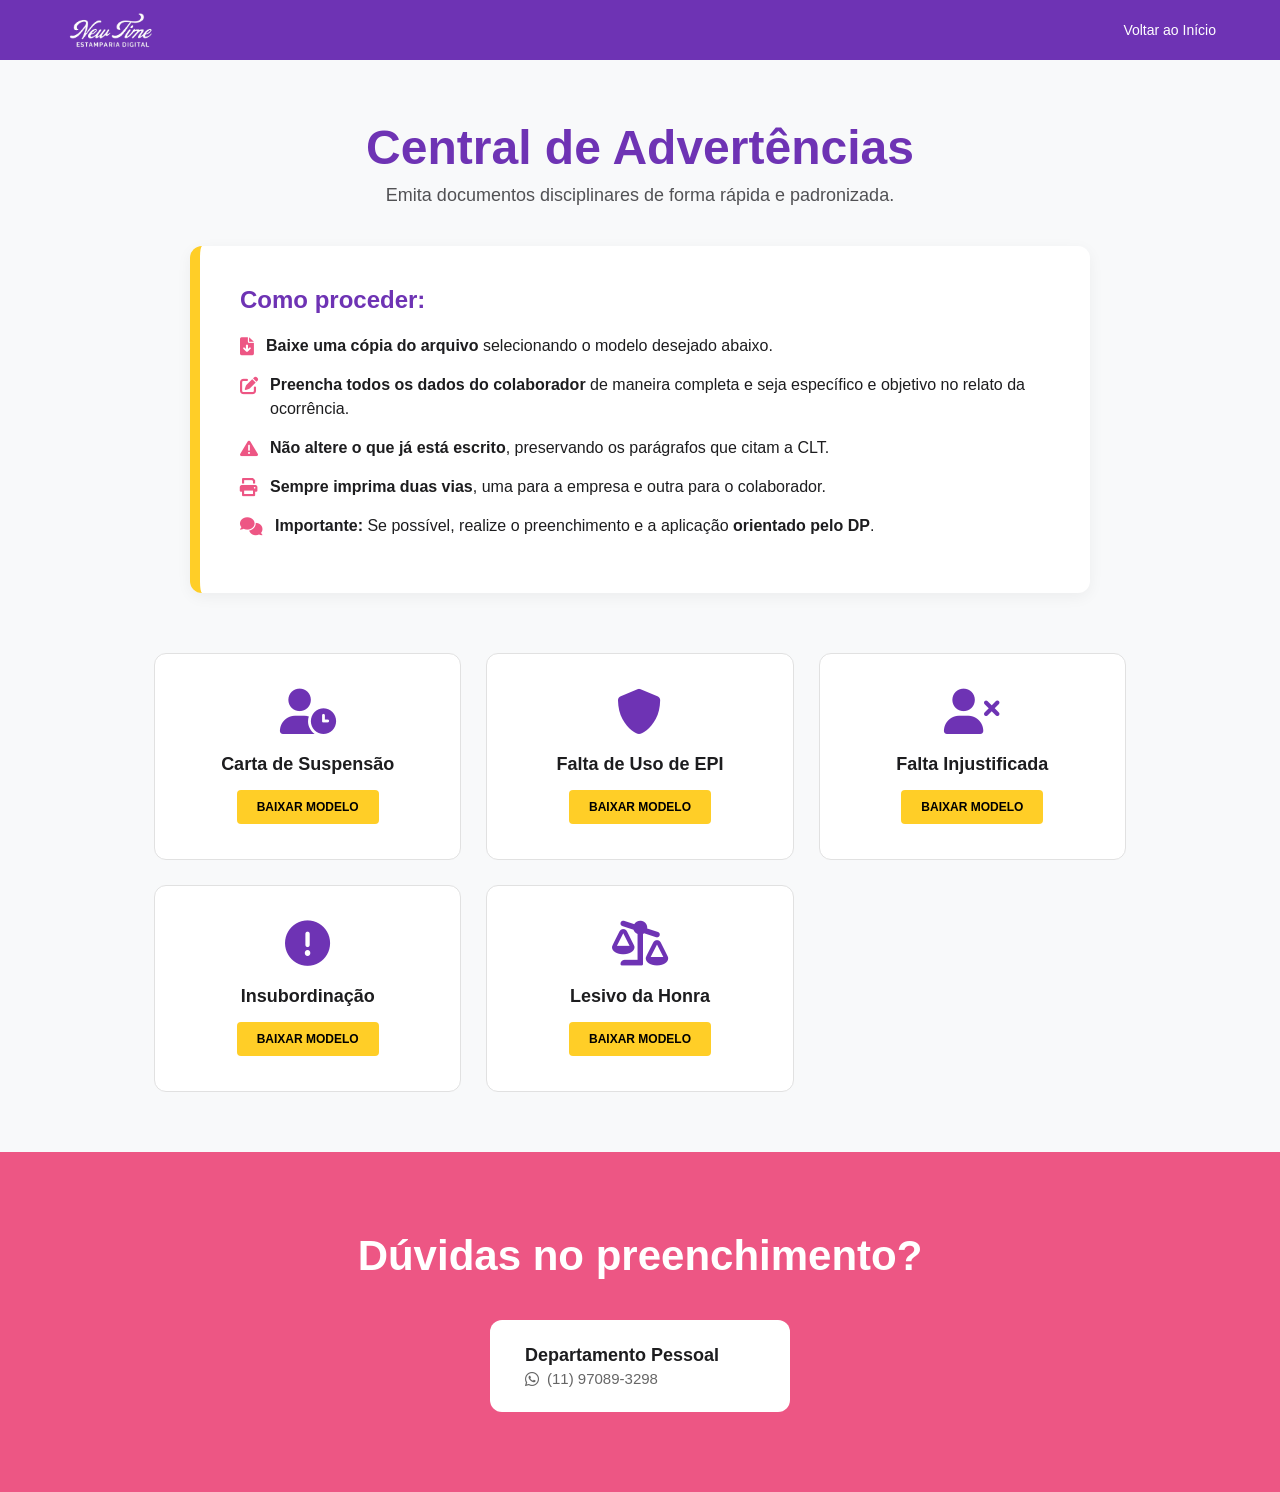
==== advertencias.html @ d3bc7b78 "Add files via upload Adicionei o arquivo "advertencias.html"" ====
<!DOCTYPE html>
<html lang="pt-br">
<head>
    <meta charset="UTF-8">
    <meta name="viewport" content="width=device-width, initial-scale=1.0">
    <title>Advertências - New Time</title>
    
    <link rel="icon" href="Logo Bolinhas.png" type="image/png">
    
    <link rel="stylesheet" href="https://cdnjs.cloudflare.com/ajax/libs/font-awesome/6.0.0/css/all.min.css">
    
    <link rel="stylesheet" href="style.css">

    <style>
        .tutorial-container {
            background: white;
            padding: 40px;
            border-radius: 12px;
            margin: 40px auto;
            max-width: 900px;
            border-left: 10px solid var(--amarelo);
            box-shadow: 0 4px 15px rgba(0,0,0,0.05);
            text-align: left;
        }

        .tutorial-container h2 {
            color: var(--roxo);
            font-size: 24px;
            margin-bottom: 20px;
        }

        .tutorial-list {
            list-style: none;
        }

        .tutorial-list li {
            margin-bottom: 15px;
            font-size: 16px;
            display: flex;
            align-items: flex-start;
            gap: 12px;
            line-height: 1.5;
        }

        .tutorial-list li i {
            color: var(--rosa-escuro);
            font-size: 18px;
            margin-top: 3px;
        }

        .adv-grid {
            display: grid;
            grid-template-columns: repeat(auto-fit, minmax(280px, 1fr));
            gap: 25px;
            max-width: 1100px;
            margin: 60px auto;
            padding: 0 5%;
        }

        .adv-card {
            background: white;
            padding: 35px 25px;
            border-radius: 12px;
            text-align: center;
            border: 1px solid #e1e1e1;
            text-decoration: none;
            color: inherit;
            transition: all 0.3s ease;
            display: flex;
            flex-direction: column;
            align-items: center;
            justify-content: center;
        }

        .adv-card:hover {
            transform: translateY(-8px);
            border-color: var(--roxo);
            box-shadow: 0 12px 25px rgba(110, 51, 180, 0.1);
        }

        .adv-card i {
            font-size: 45px;
            color: var(--roxo);
            margin-bottom: 20px;
        }

        .adv-card h3 {
            font-size: 18px;
            font-weight: 700;
            color: #1d1d1f;
            margin-bottom: 15px;
        }

        .btn-download-card {
            background-color: var(--amarelo);
            color: black;
            padding: 10px 20px;
            border-radius: 4px;
            font-weight: 700;
            font-size: 12px;
            text-transform: uppercase;
        }
    </style>
</head>
<body>

    <header class="navbar">
        <img src="Logo Branca.png" alt="Logo New Time" class="nav-logo">
        <nav>
            <a href="index.html">Voltar ao Início</a>
        </nav>
    </header>

    <main>
        <section class="hero" style="padding-bottom: 0;">
            <h1 class="main-title">Central de Advertências</h1>
            <p class="subtitle">Emita documentos disciplinares de forma rápida e padronizada.</p>
        </section>

        <section class="tutorial-container">
            <h2>Como proceder:</h2>
            <ul class="tutorial-list">
                <li><i class="fas fa-file-download"></i> <span><strong>Baixe uma cópia do arquivo</strong> selecionando o modelo desejado abaixo.</span></li>
                <li><i class="fas fa-edit"></i> <span><strong>Preencha todos os dados do colaborador</strong> de maneira completa e seja específico e objetivo no relato da ocorrência.</span></li>
                <li><i class="fas fa-exclamation-triangle"></i> <span><strong>Não altere o que já está escrito</strong>, preservando os parágrafos que citam a CLT.</span></li>
                <li><i class="fas fa-print"></i> <span><strong>Sempre imprima duas vias</strong>, uma para a empresa e outra para o colaborador.</span></li>
                <li><i class="fas fa-comments"></i> <span><strong>Importante:</strong> Se possível, realize o preenchimento e a aplicação <strong>orientado pelo DP</strong>.</span></li>
            </ul>
        </section>

        <div class="adv-grid">
            <a href="https://docs.google.com/document/d/1yO8oIZFzJ_r-t7QFLXJqYShgyk2vHZiNjk1CsYYl1gE/copy?tab=t.0" target="_blank" class="adv-card">
                <i class="fas fa-user-clock"></i>
                <h3>Carta de Suspensão</h3>
                <span class="btn-download-card">Baixar Modelo</span>
            </a>

            <a href="https://docs.google.com/document/d/1KM8NvU9YRf9vsHNvmPl4RRDUTIgPNC5uQ3BaKpg0D4I/copy?tab=t.0" target="_blank" class="adv-card">
                <i class="fas fa-shield-alt"></i>
                <h3>Falta de Uso de EPI</h3>
                <span class="btn-download-card">Baixar Modelo</span>
            </a>

            <a href="https://docs.google.com/document/d/18VpEreQjqeKetEmdcU_0KndMOjxPMzkhiGlqvimKRdE/copy?tab=t.0" target="_blank" class="adv-card">
                <i class="fas fa-user-times"></i>
                <h3>Falta Injustificada</h3>
                <span class="btn-download-card">Baixar Modelo</span>
            </a>

            <a href="https://docs.google.com/document/d/1vwnfJ0brR4peEGZYteVdQWDjbvqLI3pkzlBl-75XDdM/copy?tab=t.0" target="_blank" class="adv-card">
                <i class="fas fa-exclamation-circle"></i>
                <h3>Insubordinação</h3>
                <span class="btn-download-card">Baixar Modelo</span>
            </a>

            <a href="https://docs.google.com/document/d/1Y0W90K0mNBocbbi3jUDNIBMKN1DZpyD-CjVSkm-72sU/copy?tab=t.0" target="_blank" class="adv-card">
                <i class="fas fa-balance-scale-right"></i>
                <h3>Lesivo da Honra</h3>
                <span class="btn-download-card">Baixar Modelo</span>
            </a>
        </div>

        <footer class="contact-footer">
            <h2>Dúvidas no preenchimento?</h2>
            <div class="cards-wrapper">
                <a href="https://wa.me/5511970893298" target="_blank" class="contact-card">
                    <strong>Departamento Pessoal</strong>
                    <span class="phone-line"><i class="fab fa-whatsapp"></i> (11) 97089-3298</span>
                </a>
            </div>
        </footer>
    </main>

</body>
</html>
---- style.css ----
:root {
  --amarelo: #FFCE27;
  --roxo: #6E33B4;
  --rosa-escuro: #ED5684;
  --branco-fundo: #F8F9FA;
}

* {
  margin: 0;
  padding: 0;
  box-sizing: border-box;
  font-family: "SF Pro Display", -apple-system, sans-serif;
}

body {
  background-color: var(--branco-fundo);
  color: #1d1d1f;
  padding-top: 60px;
}

.navbar {
  background-color: var(--roxo);
  padding: 0 5%;
  height: 60px;
  display: flex;
  justify-content: space-between;
  align-items: center;
  position: absolute;
  top: 0;
  left: 0;
  width: 100%;
  z-index: 1000;
}

.nav-logo {
  height: 35px;
  width: auto;
}

.navbar nav {
  display: flex;
  gap: 25px;
}

.navbar a {
  color: white;
  text-decoration: none;
  font-size: 14px;
  font-weight: 500;
}

.hero {
  text-align: center;
  padding: 60px 5% 40px;
}

.main-title {
  color: var(--roxo);
  font-size: 48px;
  font-weight: 800;
  margin-bottom: 10px;
}

.subtitle {
  font-size: 18px;
  color: #515154;
  margin-bottom: 32px;
}

.cta-buttons {
  display: flex;
  justify-content: center;
  gap: 12px;
}

.btn {
  padding: 12px 24px;
  border-radius: 4px;
  text-decoration: none;
  font-weight: 700;
  font-size: 13px;
  background-color: var(--amarelo);
  color: black;
  transition: transform 0.2s;
}

.btn:hover {
  transform: scale(1.02);
}

.main-img {
  width: 100%;
  max-width: 900px;
  display: block;
  margin: 20px auto 0;
}

.forms-callout {
  text-align: center;
  font-size: 28px;
  font-weight: 700;
  max-width: 700px;
  margin: 80px auto 40px;
}

.forms-grid {
  display: flex;
  justify-content: center;
  gap: 60px;
  max-width: 1100px;
  margin: 0 auto 100px;
  padding: 0 5%;
}

.forms-column {
  flex: 1;
  max-width: 480px;
}

.form-row {
  display: flex;
  justify-content: space-between;
  align-items: center;
  padding: 25px 0;
  border-top: 1px solid #e1e1e1;
}

.forms-column .form-row:last-child {
  border-bottom: 1px solid #e1e1e1;
}

.form-title {
  color: black;
  font-weight: 700;
  text-decoration: underline;
  font-size: 16px;
  display: block;
  margin-bottom: 5px;
}

.form-description {
  font-size: 14px;
  color: #666;
}

.form-id {
  font-size: 12px;
  color: #999;
  font-weight: 600;
}

.contact-footer {
  background-color: var(--rosa-escuro);
  padding: 80px 5%;
  text-align: center;
}

.contact-footer h2 {
  color: white;
  font-size: 42px;
  font-weight: 800;
  margin-bottom: 40px;
}

.cards-wrapper {
  display: flex;
  justify-content: center;
  gap: 20px;
}

.contact-card {
  background: white;
  padding: 25px 35px;
  border-radius: 12px;
  display: flex;
  flex-direction: column;
  align-items: flex-start;
  gap: 4px;                
  text-align: left;
  min-width: 300px;
  text-decoration: none;
  color: inherit;
  transition: transform 0.2s;
}

.contact-card:hover {
  transform: translateY(-5px);
  box-shadow: 0 5px 15px rgba(0,0,0,0.1);
}

.contact-card strong {
  font-size: 18px;
  color: #1d1d1f;
}

.phone-line {
  display: flex;
  align-items: center;
  gap: 8px;
  color: #666666;      
  font-size: 15px;
}

.phone-line i {
  font-size: 16px;
}

.whatsapp-btn {
  position: fixed;
  bottom: 30px;
  right: 30px;
  background-color: #25d366;
  color: white;
  width: 60px;
  height: 60px;
  border-radius: 50%;
  display: flex;
  justify-content: center;
  align-items: center;
  font-size: 30px;
  box-shadow: 0 4px 10px rgba(0,0,0,0.3);
  z-index: 2000;
  transition: transform 0.3s;
}

.whatsapp-btn:hover {
  transform: scale(1.1);
}

@media (max-width: 900px) {
  .navbar {
    position: relative;
    height: auto;
    padding: 15px 5%;
    flex-direction: column;
    gap: 10px;
  }
  body { padding-top: 0; }
  .forms-grid { flex-direction: column; gap: 0; }
  .forms-column { width: 100%; }
  .cards-wrapper { flex-direction: column; align-items: center; }
}
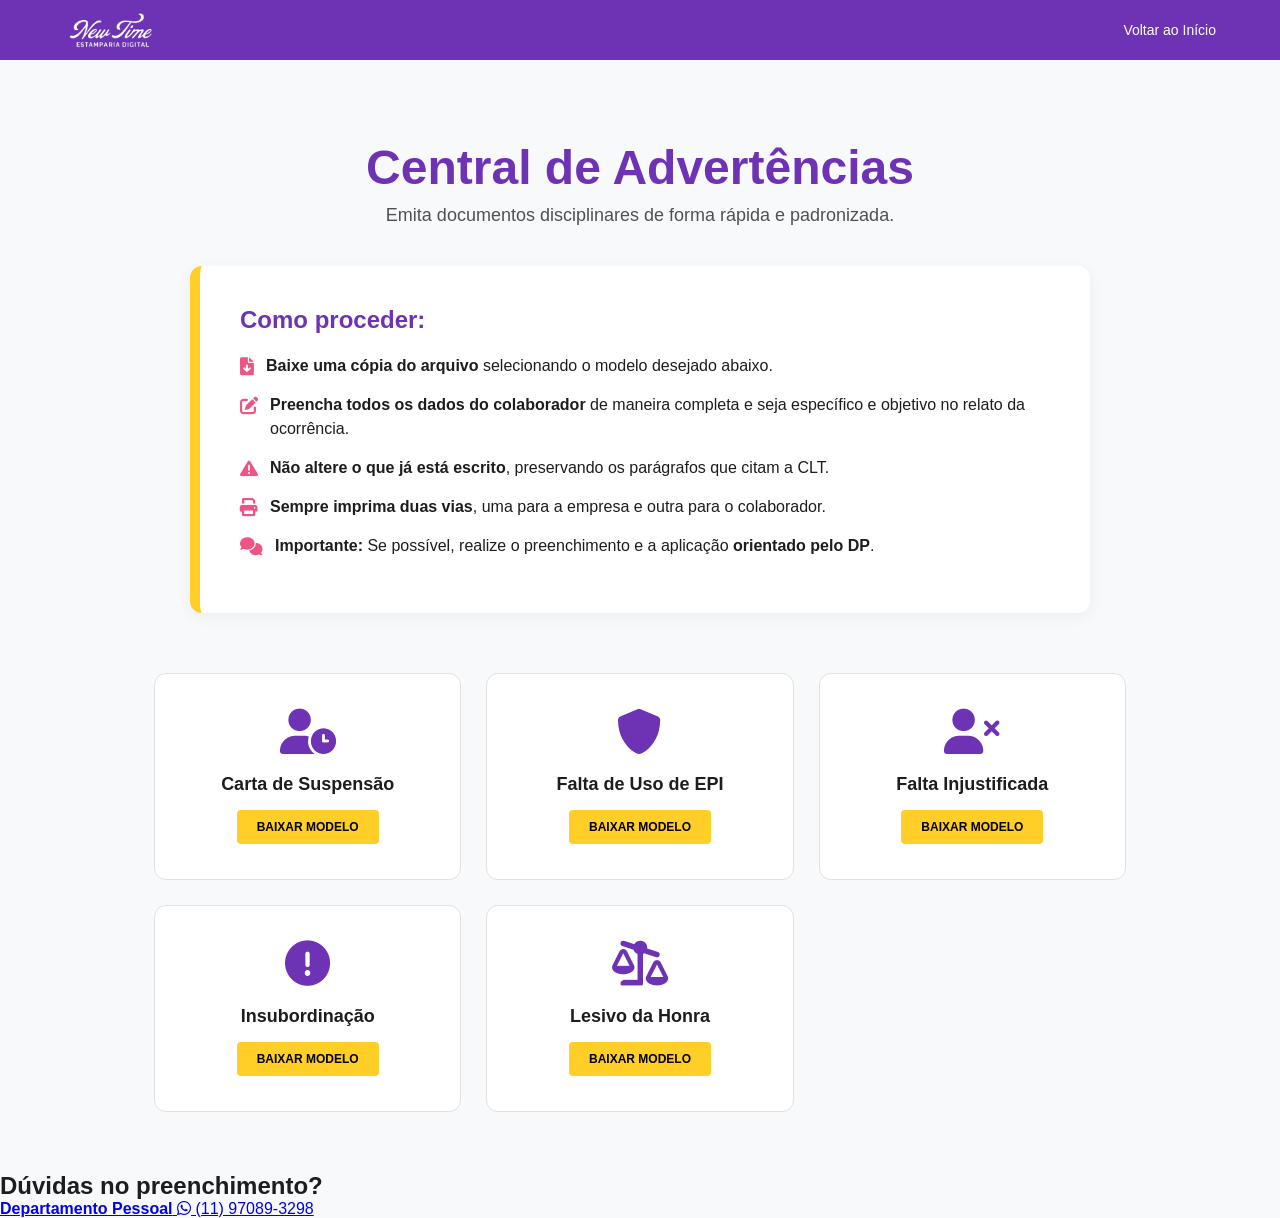
==== commit 7bb05fd7: "Correção do advertencias.html" ====
--- a/advertencias.html
+++ b/advertencias.html
@@ -172,4 +172,4 @@
     </main>
 
 </body>
-</html>+</html>
--- a/style.css
+++ b/style.css
@@ -16,8 +16,10 @@
   background-color: var(--branco-fundo);
   color: #1d1d1f;
   padding-top: 60px;
-}
-
+  overflow-x: hidden;
+}
+
+/* NAVBAR */
 .navbar {
   background-color: var(--roxo);
   padding: 0 5%;
@@ -25,7 +27,7 @@
   display: flex;
   justify-content: space-between;
   align-items: center;
-  position: absolute;
+  position: fixed;
   top: 0;
   left: 0;
   width: 100%;
@@ -49,9 +51,10 @@
   font-weight: 500;
 }
 
+/* HERO */
 .hero {
   text-align: center;
-  padding: 60px 5% 40px;
+  padding: 80px 5% 60px;
 }
 
 .main-title {
@@ -81,18 +84,17 @@
   font-size: 13px;
   background-color: var(--amarelo);
   color: black;
-  transition: transform 0.2s;
+  transition: all 0.2s ease;
 }
 
 .btn:hover {
-  transform: scale(1.02);
-}
-
-.main-img {
-  width: 100%;
-  max-width: 900px;
-  display: block;
-  margin: 20px auto 0;
+  transform: translateY(-2px);
+  filter: brightness(1.05);
+}
+
+/* FORMULÁRIOS */
+.forms-section {
+  padding: 40px 0;
 }
 
 .forms-callout {
@@ -100,7 +102,7 @@
   font-size: 28px;
   font-weight: 700;
   max-width: 700px;
-  margin: 80px auto 40px;
+  margin: 0 auto 40px;
 }
 
 .forms-grid {
@@ -108,7 +110,7 @@
   justify-content: center;
   gap: 60px;
   max-width: 1100px;
-  margin: 0 auto 100px;
+  margin: 0 auto;
   padding: 0 5%;
 }
 
@@ -132,10 +134,15 @@
 .form-title {
   color: black;
   font-weight: 700;
-  text-decoration: underline;
+  text-decoration: none;
   font-size: 16px;
   display: block;
   margin-bottom: 5px;
+}
+
+.form-title:hover {
+  text-decoration: underline;
+  color: var(--roxo);
 }
 
 .form-description {
@@ -149,94 +156,134 @@
   font-weight: 600;
 }
 
-.contact-footer {
+/* DASHBOARD */
+.dashboard-container {
+  display: flex;
+  width: 100vw;
+  max-width: 100%;
+  margin: 40px 0 100px 0;
+  padding-right: 5%;
+  justify-content: space-between;
+  align-items: center;
+}
+
+.calendar-box {
+  flex: 0 1 65%;
+  background: transparent;
+}
+
+.calendar-img {
+  width: 100%;
+  margin-left: 5%;
+  border-radius: 0 30px 30px 0;
+  display: block;
+  filter: drop-shadow(0px 15px 30px rgba(0,0,0,0.12)); 
+}
+
+.contacts-floating-box {
+  flex: 0 0 380px; 
   background-color: var(--rosa-escuro);
-  padding: 80px 5%;
-  text-align: center;
-}
-
-.contact-footer h2 {
+  padding: 45px 30px;
+  border-radius: 25px;
+  box-shadow: 0 15px 35px rgba(237, 86, 132, 0.25);
+  display: flex;
+  flex-direction: column;
+  gap: 20px;
+  transition: transform 0.3s ease, box-shadow 0.3s ease;
+}
+
+.contacts-floating-box:hover {
+  transform: translateY(-10px);
+  box-shadow: 0 25px 50px rgba(237, 86, 132, 0.4);
+}
+
+.floating-title {
+  font-size: 24px;
   color: white;
-  font-size: 42px;
   font-weight: 800;
-  margin-bottom: 40px;
-}
-
-.cards-wrapper {
-  display: flex;
-  justify-content: center;
-  gap: 20px;
-}
-
-.contact-card {
+  line-height: 1.2;
+  text-align: center;
+  margin-bottom: 10px;
+}
+
+.contact-links {
+  display: flex;
+  flex-direction: column;
+  gap: 15px;
+}
+
+.mini-card {
   background: white;
-  padding: 25px 35px;
-  border-radius: 12px;
-  display: flex;
-  flex-direction: column;
-  align-items: flex-start;
-  gap: 4px;                
-  text-align: left;
-  min-width: 300px;
+  padding: 20px;
+  border-radius: 15px;
   text-decoration: none;
   color: inherit;
-  transition: transform 0.2s;
-}
-
-.contact-card:hover {
-  transform: translateY(-5px);
-  box-shadow: 0 5px 15px rgba(0,0,0,0.1);
-}
-
-.contact-card strong {
-  font-size: 18px;
+  display: flex;
+  align-items: center;
+  gap: 15px;
+  transition: transform 0.2s ease;
+}
+
+.mini-card i {
+  font-size: 24px;
+  color: #25d366;
+}
+
+.mini-card strong {
+  display: block;
+  font-size: 16px;
   color: #1d1d1f;
 }
 
-.phone-line {
-  display: flex;
-  align-items: center;
-  gap: 8px;
-  color: #666666;      
-  font-size: 15px;
-}
-
-.phone-line i {
-  font-size: 16px;
-}
-
-.whatsapp-btn {
-  position: fixed;
-  bottom: 30px;
-  right: 30px;
-  background-color: #25d366;
-  color: white;
-  width: 60px;
-  height: 60px;
-  border-radius: 50%;
-  display: flex;
-  justify-content: center;
-  align-items: center;
-  font-size: 30px;
-  box-shadow: 0 4px 10px rgba(0,0,0,0.3);
-  z-index: 2000;
-  transition: transform 0.3s;
-}
-
-.whatsapp-btn:hover {
-  transform: scale(1.1);
-}
-
-@media (max-width: 900px) {
-  .navbar {
-    position: relative;
-    height: auto;
-    padding: 15px 5%;
+.mini-card span {
+  font-size: 14px;
+  color: #666;
+}
+
+.mini-card:hover {
+  transform: scale(1.03);
+}
+
+.footer {
+  width: 100%;
+  padding: 30px 0;
+  text-align: center;
+  border-top: 1px solid #e1e1e1;
+  margin-top: 50px;
+  padding-left: 200px;
+}
+
+.footer p {
+  font-size: 8px;
+  color: #86868b;
+  font-weight: 400;
+}
+
+@media (max-width: 1100px) {
+  .dashboard-container {
     flex-direction: column;
-    gap: 10px;
-  }
-  body { padding-top: 0; }
-  .forms-grid { flex-direction: column; gap: 0; }
-  .forms-column { width: 100%; }
-  .cards-wrapper { flex-direction: column; align-items: center; }
-}
+    padding: 0 5%;
+    margin: 40px auto;
+    gap: 50px;
+  }
+  
+  .calendar-box, .contacts-floating-box {
+    width: 100%;
+    max-width: 800px;
+    flex: none;
+  }
+  
+  .calendar-img {
+    width: 100%;
+    margin-left: 0;
+    border-radius: 20px;
+  }
+  
+  .contacts-floating-box:hover {
+    transform: none;
+  }
+
+  .footer {
+    padding-left: 0;
+  }
+}
